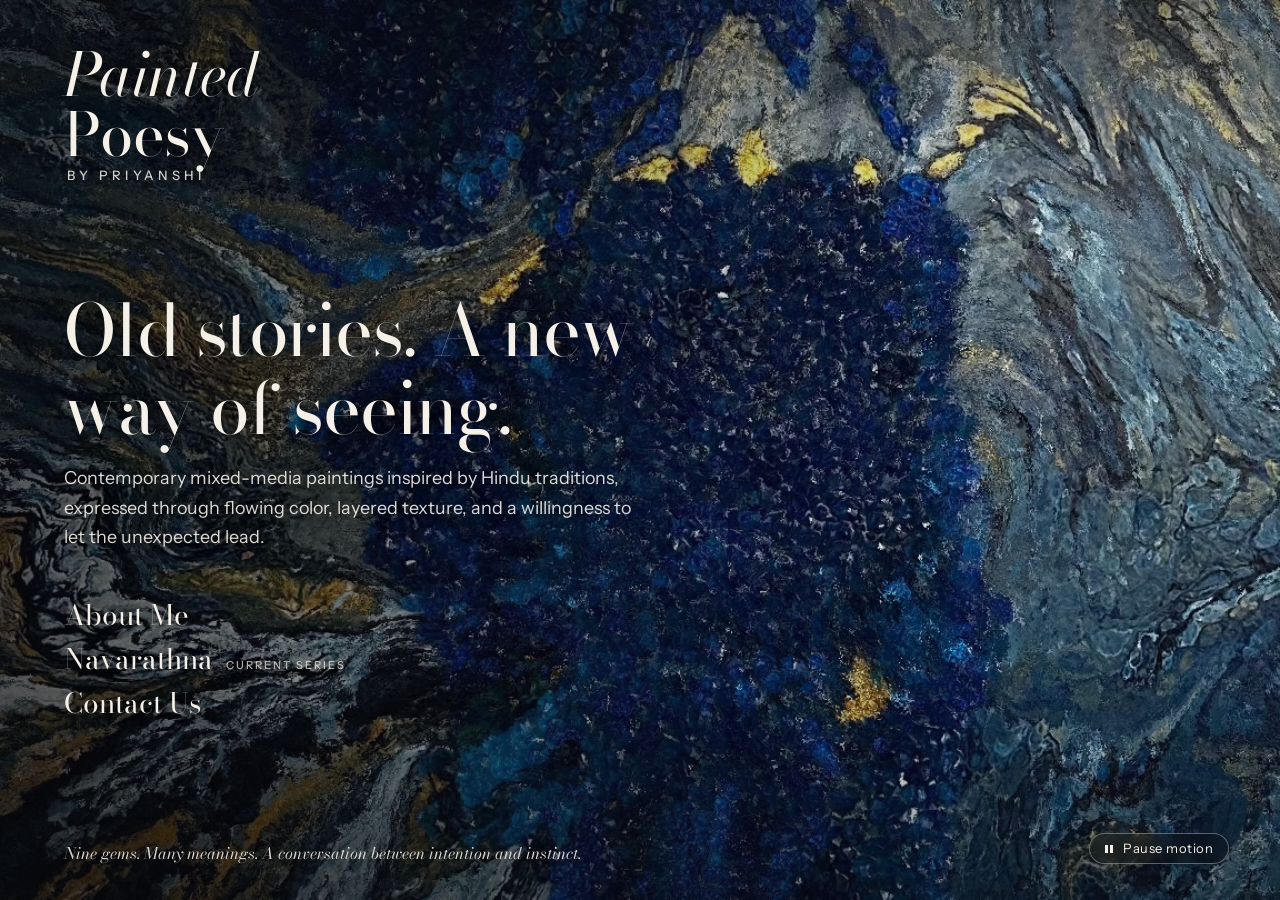
==== index.html @ 830e6c0e "Painted Poesy by Priyanshi: first version of the website Landing page with the Blue Sapphire flowing" ====
<!doctype html>
<meta charset="utf-8">
<meta name="viewport" content="width=device-width, initial-scale=1, viewport-fit=cover">
<meta name="claude:viewport-fit-sides" content="cover">
<title>Painted Poesy by Priyanshi | Contemporary Mixed-Media Art</title>
<meta name="description" content="Explore the art of Priyanshi Pandey: contemporary mixed-media paintings inspired by Hindu traditions, flowing color, and the nine-gem Navarathna series.">
<meta property="og:title" content="Old stories. A new way of seeing.">
<meta property="og:description" content="Explore Navarathna, a contemporary mixed-media series by Priyanshi Pandey, inspired by the Indian nine-gem tradition.">
<meta property="og:image" content="images/works/emerald.jpg">
<link rel="preconnect" href="https://fonts.googleapis.com">
<link rel="preconnect" href="https://fonts.gstatic.com" crossorigin>
<link rel="stylesheet" href="https://fonts.googleapis.com/css2?family=Bodoni+Moda:ital,opsz,wght@0,6..96,400..600;1,6..96,400..600&family=Instrument+Sans:wght@400;500;600&display=swap">
<link rel="stylesheet" href="assets/style.css?v=13">

<!-- ================= HOME ================= -->
<section id="home" class="page" aria-label="Painted Poesy by Priyanshi">
  <div class="flow-poster" aria-hidden="true"></div>
  <canvas id="flow" aria-hidden="true"></canvas>
  <div class="home-scrim" aria-hidden="true"></div>
  <div class="home-inner">
    <div class="brand-mark">
      <p class="brand">Painted<span>Poesy</span></p>
      <p class="by">by Priyanshi</p>
    </div>
    <div class="home-center">
      <div class="home-copy">
        <h1>Old stories. A new way of seeing.</h1>
        <p>Contemporary mixed-media paintings inspired by Hindu traditions, expressed through flowing color, layered texture, and a willingness to let the unexpected lead.</p>
      </div>
      <nav class="home-nav" aria-label="Main">
        <ul>
          <li><a href="#/about"><span class="label">About Me</span></a></li>
          <li><a href="#/navarathna"><small>Current Series</small><span class="label">Navarathna</span></a></li>
          <li><button type="button" data-contact><span class="label">Contact Us</span></button></li>
        </ul>
      </nav>
    </div>
    <div class="home-foot">
      <p>Nine gems. Many meanings. A conversation between intention and instinct.</p>
      <button type="button" class="motion-btn" id="motion-btn" aria-pressed="false" hidden>
        <svg viewBox="0 0 10 10" aria-hidden="true"><rect x="1" y="1" width="3" height="8"/><rect x="6" y="1" width="3" height="8"/></svg>
        <span>Pause motion</span>
      </button>
    </div>
  </div>
</section>

<!-- ================= INTERIOR HEADER ================= -->
<header class="site-head" id="site-head" hidden>
  <div class="wrap">
    <a class="logo" href="#/">Painted Poesy<span>by Priyanshi</span></a>
    <nav aria-label="Main">
      <a href="#/about" data-nav="about">About Me</a>
      <a href="#/navarathna" data-nav="navarathna">Navarathna</a>
      <button type="button" data-contact>Contact Us</button>
    </nav>
  </div>
</header>

<main id="interior" hidden>

  <!-- ================= ABOUT ================= -->
  <section class="page" data-route="about" hidden>
    <div class="wrap about-grid">
      <figure class="portrait">
        <img src="images/detail/lapis-process.jpg" alt="A Navarathna canvas lying flat in the studio, its cobalt crystal clusters freshly placed." loading="lazy">
        <figcaption>In the studio. <span class="draft-only todo">Replace with a portrait or studio photograph.</span></figcaption>
      </figure>
      <div class="about-text">
        <p class="eyebrow">About Me</p>
        <h1>A little structure. A little surrender.</h1>
        <div class="prose">
          <p class="lede">I&rsquo;m Priyanshi Pandey, a Dallas-based mixed-media artist exploring the space between inherited stories and personal expression.</p>
          <p>My professional life is in identity security&mdash;a world that asks for precision, clear boundaries, and carefully considered decisions. Painting gives me a different kind of space: one where I can begin with intention without needing to know exactly how everything will end.</p>
          <p>What starts as a release from the demands of the day becomes a conversation with color, movement, and material.</p>
        </div>

        <h2>My way of seeing</h2>
        <div class="prose">
          <p>I am drawn to the moment when a familiar idea becomes unfamiliar enough to see again.</p>
          <p>Hindu scriptures, traditions, and symbolism offer starting points for that exploration. I approach them with curiosity and respect, asking what their imagery and ideas might mean within a contemporary life&mdash;and how I might express that meaning without simply illustrating it.</p>
          <p class="pull">A gemstone becomes more than a color to match. It becomes a question to explore.</p>
          <p>What might quiet strength look like? Can a painting feel luminous without feeling delicate? How do you give uncertainty a form without resolving it?</p>
          <p>My paintings are personal responses to those questions. They are not literal depictions of scripture or instructions on what to believe. They are a way of bringing something inherited into a language I can make my own.</p>
        </div>

        <h2>Between flow and intention</h2>
        <div class="prose">
          <p>I work with fluid acrylics and layered embellishments, allowing movement and deliberate placement to share the same surface.</p>
          <p>The poured passages introduce something I cannot entirely predict. Then I slow down: looking, responding, and building texture where the painting seems to ask for it. Some areas remain open. Others gather into dense, light-catching forms.</p>
          <p>I am interested in that contrast&mdash;the part that happens freely and the part that asks for patience.</p>
          <p>Neither makes sense without the other.</p>
        </div>

        <h2>Why I paint</h2>
        <div class="prose">
          <p>Painting helps me quiet the noise without asking every thought to disappear.</p>
          <p>It gives my attention somewhere tangible to rest: a current of color, the edge of a shape, the small decision of what to place next. There is relief in making something that does not need to solve a problem to have value.</p>
          <p>I hope the finished work offers a little of that space to someone else. Not necessarily the same story I began with, but an invitation to pause, look closely, and discover a meaning of their own.</p>
        </div>

        <p class="closing">I begin with a story. The painting is where I learn what it means to me.</p>
        <div class="actions"><a class="btn" href="#/navarathna">Explore Navarathna</a></div>
      </div>
    </div>

    <!-- Materials and process -->
    <div class="wrap section process-section" id="process">
      <div class="section-head">
        <div>
          <p class="eyebrow">Materials and Process</p>
          <h2>Where the pour ends, another kind of attention begins.</h2>
        </div>
        <div class="prose">
          <p>My process moves between two rhythms: allowing and arranging.</p>
          <p>Fluid acrylics establish the first movement. I respond to the paths they create, then build selected areas with carefully placed embellishments. The surface develops through that exchange&mdash;not entirely planned, and not entirely left to chance.</p>
        </div>
      </div>
      <div class="process">
        <figure>
          <img src="images/detail/amber-3.jpg" alt="Close view of a poured surface: rust-red cells laced with gold veins." loading="lazy">
          <figcaption>The pour, before any embellishment is placed.</figcaption>
        </figure>
        <figure>
          <img src="images/detail/amber-1.jpg" alt="Faceted dark fragments resting on swirls of cream and copper paint." loading="lazy">
          <figcaption>Fragments placed along the painted current.</figcaption>
        </figure>
        <figure>
          <img src="images/detail/amber-2.jpg" alt="A dense cluster of translucent orange embellishments." loading="lazy">
          <figcaption>A gathered, light-catching cluster.</figcaption>
        </figure>
      </div>
      <ol class="steps">
        <li>
          <h3>Begin with meaning</h3>
          <p>A work often starts with a gemstone and an idea I want to explore through it.</p>
          <p>I consider its traditional place within Navarathna, then ask what feels personally meaningful. That question helps me find an emotional direction before I settle on a visual one.</p>
          <p>The reference gives me somewhere to begin, not a fixed image to reproduce.</p>
        </li>
        <li>
          <h3>Let color move</h3>
          <p>The pour introduces its own possibilities.</p>
          <p>Colors meet, separate, reveal, and conceal. I work with that movement rather than expecting every passage to follow an exact plan. Sometimes the most compelling part is the one I would not have thought to design.</p>
          <p>This stage asks me to respond rather than insist.</p>
        </li>
        <li>
          <h3>Build the surface</h3>
          <p>The next stage asks for a slower kind of looking.</p>
          <p>I place embellishments in response to what has already emerged&mdash;gathering them in some areas, leaving room in others. Texture becomes a second language, sometimes following the painted movement and sometimes interrupting it.</p>
          <p>What began as a fluid gesture becomes a series of deliberate, individual decisions.</p>
        </li>
        <li>
          <h3>Leave room for the viewer</h3>
          <p>I do not want to close every interpretation.</p>
          <p>The title and symbolism offer one way into the painting. Your own memories, associations, and responses may offer another. Both can belong.</p>
        </li>
      </ol>
      <p class="closing">The meaning begins before the painting. It does not end with me.</p>
    </div>
  </section>

  <!-- ================= NAVARATHNA ================= -->
  <section class="page" data-route="navarathna" hidden>
    <div class="wrap intro">
      <div class="intro-grid">
        <div>
          <p class="eyebrow">Current Series</p>
          <h1>Nava<em>rathna</em></h1>
          <p class="subhead">Nine gems. An evolving language of color.</p>
          <div class="prose">
            <p class="lede">In Navarathna, I take the idea of a jewel beyond its setting.</p>
            <p>Inspired by the nine-gem tradition of Indian astrology, this series translates gemstone symbolism into expansive fields of poured color, reflective detail, and raised texture. Each work begins with a traditional association, then moves toward something personal: a feeling, a tension, a question I want to spend time with.</p>
            <p>I am not trying to paint what a gemstone looks like.</p>
            <p>I am exploring what it might feel like to step inside the idea of one.</p>
          </div>
          <ul class="details" aria-label="Collection details">
            <li>Nine gemstone inspirations</li>
            <li>Mixed media on canvas</li>
            <li>Each artwork measures 5 &times; 4 ft</li>
          </ul>
        </div>
        <figure class="feature">
          <img src="images/works/emerald.jpg" alt="Emerald, from the Navarathna series: green and gold currents with clusters of dark and bright green.">
          <figcaption>Emerald. Mixed media on canvas, 5 &times; 4 ft.</figcaption>
        </figure>
      </div>
    </div>

    <div class="wrap section two-up">
      <div>
        <h2>The tradition behind the series</h2>
        <div class="prose">
          <p>Navaratna means &ldquo;nine gems.&rdquo; The traditional grouping brings together ruby, pearl, red coral, emerald, yellow sapphire, diamond, blue sapphire, hessonite, and cat&rsquo;s-eye.</p>
          <p>Each corresponds to one of the Navagraha of Indian astrology: the Sun, Moon, five visible planets, and the two lunar nodes, Rahu and Ketu. These are traditional astrological associations rather than a modern astronomical classification.</p>
          <p>This tradition gives the series its starting structure. My interpretation begins where that structure meets lived experience.</p>
          <p>I consider how an inherited symbol might speak to the present&mdash;not only through its established associations, but through the colors, contrasts, and emotional possibilities it opens up for me.</p>
        </div>
      </div>
      <div>
        <h2>Tradition, translated</h2>
        <div class="prose">
          <p>For me, working with tradition does not mean holding it at a distance or repeating its forms unchanged.</p>
          <p>It means entering into conversation with it.</p>
          <p>In these paintings, I move away from recognizable gemstone shapes and literal celestial imagery. Meaning emerges instead through movement, density, interruption, and light. A quiet passage may sit beside an intensely textured one. A flowing line may disappear beneath a cluster, then return somewhere unexpected.</p>
          <p>The result is contemporary abstraction with a cultural point of departure: rooted in a tradition, but open to a personal reading.</p>
          <p>You do not need to know the symbolism to enter the work. Color can be the first connection. The story can unfold afterward.</p>
        </div>
      </div>
    </div>

    <div class="wrap section">
      <div class="section-head">
        <h2>Explore the works</h2>
        <div class="prose">
          <p>Each painting measures 5 &times; 4 ft, creating room for both expansive movement and intimate detail.</p>
          <p>Seen from a distance, the composition offers a larger rhythm. Up close, its smaller decisions come into view: a delicate vein of color, a shift in texture, a gathering of reflective fragments.</p>
          <p>The traditional associations introduce each work. The reflections that follow are my own.</p>
        </div>
      </div>
      <nav class="gem-index" id="gem-index" aria-label="The nine works"></nav>
      <div class="entries" id="entries"></div>
    </div>

    <div class="wrap section closer">
      <h2>A tradition can be a beginning, not a boundary.</h2>
      <div class="prose">
        <p>Navarathna is my way of staying in conversation with inherited ideas while allowing my own visual language to develop.</p>
        <p>The series brings together qualities I often experience as opposites: structure and instinct, softness and strength, stillness and movement. Painting gives them a place to exist together without needing to cancel one another out.</p>
        <p>I hope you find something here that stays with you&mdash;a color, a detail, a question, or simply a reason to look a little longer.</p>
      </div>
      <div class="actions">
        <a class="btn" href="#/about">About My Practice</a>
        <button type="button" class="btn ghost" data-contact>Get in Touch</button>
      </div>
      <p class="note">Navarathna is a contemporary artistic interpretation of the Indian nine-gem tradition. References to celestial associations describe traditional beliefs; the paintings are not presented as astrological remedies or therapeutic objects. Gemstone names identify each work&rsquo;s inspiration, not a claim that it contains those gemstones.</p>
      <p class="note">Navarathna is an ongoing series. New works will be added as the collection develops.</p>
    </div>
  </section>

  <!-- ================= PRIVACY ================= -->
  <section class="page wrap" data-route="privacy" hidden>
    <div class="legal">
      <p class="eyebrow">Privacy</p>
      <h1>Privacy Notice</h1>
      <p class="todo">Last updated: [Date]</p>
      <p>This notice explains how Painted Poesy by Priyanshi handles personal information collected through this website.</p>
      <h2>Information you provide</h2>
      <p>When you submit an inquiry, I receive the information you choose to share, which may include your name, email address, selected artwork, and message.</p>
      <h2>How information is used</h2>
      <p>I use inquiry information to respond to your message and manage any related conversation about artwork, exhibitions, or collaborations.</p>
      <p class="todo">[Describe any additional uses, if applicable.]</p>
      <h2>Website service providers</h2>
      <p>This website uses <span class="todo">[hosting provider]</span> and <span class="todo">[form provider]</span> to operate the site and deliver inquiries. Information submitted through the website may be processed by these providers as part of those services.</p>
      <h2>Cookies and analytics</h2>
      <p class="todo">[Describe the cookies, analytics, and embedded services actually enabled.]</p>
      <h2>Information retention</h2>
      <p class="todo">[Describe how long inquiry information is retained, or the criteria used to determine retention.]</p>
      <h2>Privacy requests</h2>
      <p class="todo">[Describe how visitors may request access, correction, or deletion, as applicable to the site&rsquo;s practices and legal obligations.]</p>
      <h2>Contact</h2>
      <p>For questions about this notice or your information, contact <span class="todo" id="privacy-email">[privacy/contact email]</span>.</p>
    </div>
  </section>

  <!-- ================= NOT FOUND ================= -->
  <section class="page wrap" data-route="notfound" hidden>
    <div class="legal notfound">
      <h1>This page has wandered beyond the canvas.</h1>
      <p>The page you are looking for may have moved, or the address may be incorrect.</p>
      <div class="actions"><a class="btn" href="#/">Return Home</a></div>
    </div>
  </section>

</main>

<footer class="site-foot" id="site-foot" hidden>
  <div class="wrap">
    <div class="foot-brand">
      <p class="foot-name">Painted Poesy by Priyanshi</p>
      <p>Contemporary abstraction. Stories in color and texture.</p>
      <p>Based in Dallas, Texas.</p>
      <p><a id="foot-email" class="foot-email" hidden></a></p>
    </div>
    <nav aria-label="Footer">
      <a href="#/about">About Me</a>
      <a href="#/navarathna">Navarathna</a>
      <button type="button" data-contact>Contact</button>
      <a id="foot-ig" href="#" target="_blank" rel="noopener" hidden>Instagram</a>
      <a href="#/privacy">Privacy</a>
    </nav>
    <div class="foot-legal">
      <p>&copy; <span id="year"></span> Priyanshi Pandey. All rights reserved.</p>
      <p>Artwork and images may not be reproduced without permission.</p>
      <p class="draft-only">Draft preview: details marked &ldquo;To confirm&rdquo; are provisional.</p>
    </div>
  </div>
</footer>

<!-- ================= ARTWORK OVERLAY ================= -->
<dialog id="artwork" aria-labelledby="art-title">
  <button type="button" class="close" data-close aria-label="Close Image">&times;</button>
  <div class="art-layout">
    <div class="art-stage">
      <figure class="main">
        <img id="art-img" alt="">
      </figure>
      <div class="stage-foot">
        <p class="closer-look" id="art-closer">Explore the flowing passages, reflective details, and changes in surface that give this work its individual character.</p>
        <div class="thumbs" id="art-thumbs"></div>
      </div>
    </div>
    <div class="art-info">
      <div>
        <p class="eyebrow" id="art-eyebrow"></p>
        <h2 id="art-title"></h2>
        <p class="tagline" id="art-tagline"></p>
      </div>
      <dl id="art-meta"></dl>
      <div class="desc" id="art-desc"></div>
      <div class="inquiry" id="art-inquiry"></div>
      <nav class="art-nav" aria-label="Artwork navigation">
        <button type="button" id="art-prev">&larr; Previous Work</button>
        <button type="button" data-close>Back to Navarathna</button>
        <button type="button" id="art-next">Next Work &rarr;</button>
      </nav>
    </div>
  </div>
</dialog>

<!-- ================= CONTACT ================= -->
<dialog id="contact" aria-labelledby="contact-title">
  <button type="button" class="close" data-close aria-label="Close contact form">&times;</button>
  <div class="contact-body">
    <h2 id="contact-title">Let&rsquo;s begin a conversation.</h2>
    <p id="contact-intro">Have a painting in mind, a question about the series, or an idea you would like to share? I would love to hear what caught your attention.</p>
    <form class="contact" id="contact-form" novalidate>
      <div class="row2">
        <div class="field"><label for="c-name">Name</label><input id="c-name" name="name" autocomplete="name" placeholder="Your name" required></div>
        <div class="field"><label for="c-email">Email</label><input id="c-email" name="email" type="email" autocomplete="email" placeholder="Your email address" required></div>
      </div>
      <div class="row2">
        <div class="field">
          <label for="c-type">What would you like to discuss?</label>
          <select id="c-type" name="topic">
            <option value="" disabled selected>Select an option</option>
            <option>An artwork inquiry</option>
            <option>An exhibition or collaboration</option>
            <option>A question about my practice</option>
            <option>Something else</option>
          </select>
        </div>
        <div class="field">
          <label for="c-work">Artwork</label>
          <select id="c-work" name="artwork">
            <option value="" disabled selected>Select a work, or choose &ldquo;Not sure yet&rdquo;</option>
          </select>
        </div>
      </div>
      <div class="field"><label for="c-msg">Message</label><textarea id="c-msg" name="message" placeholder="Tell me what brought you here." required></textarea></div>
      <p class="form-status" id="c-status" role="status"></p>
      <div class="form-actions">
        <button class="btn" type="submit" id="c-send">Send Inquiry</button>
        <small>Please read the <a href="#/privacy" data-close-link>Privacy Notice</a> for details about how information submitted through this form is handled.</small>
      </div>
    </form>
  </div>
</dialog>

<script src="assets/works.js?v=13"></script>
<script src="assets/flow-sapphire.js?v=13"></script>
<script src="assets/app.js?v=13"></script>
---- assets/style.css ----
/* Layout concept: an immersive dark entrance where the paintings flow edge to edge,
   then quiet pearl-white rooms where each work hangs beside its own reflection. */
:root {
  --pearl: #f3f1ee;        /* page ground, taken from the Pearl canvas */
  --paper: #fbfaf8;        /* raised surfaces: dialogs */
  --ink: #1f1c1a;          /* charcoal text */
  --stone: #6b645d;        /* secondary text */
  --hairline: #dcd6cd;
  --gilt: #94702e;         /* restrained gold, readable on pearl */
  --night: #0e1116;        /* entrance ground, from the Blue Sapphire painting */

  --bg: var(--pearl);
  --surface: var(--paper);
  --text: var(--ink);
  --muted: var(--stone);
  --line: var(--hairline);
  --accent: var(--gilt);
  --on-accent: #ffffff;
  --scrim: rgba(14, 17, 22, .55);

  --display: "Bodoni Moda", "Didot", "Bodoni 72", Georgia, serif;
  --sans: "Instrument Sans", "Helvetica Neue", Arial, sans-serif;

  --step--1: .8125rem;
  --step-0: 1rem;
  --step-1: 1.25rem;
  --step-2: 1.75rem;
  --step-3: clamp(2rem, 3.6vw, 3rem);
  --step-4: clamp(2.75rem, 7vw, 5.75rem);

  --gutter: max(16px, env(safe-area-inset-left, 0px));
  --gutter-r: max(16px, env(safe-area-inset-right, 0px));
  --ease: cubic-bezier(.22, .61, .36, 1);
}
@media (prefers-color-scheme: dark) {
  :root:not([data-theme="light"]) {
    color-scheme: dark;
    --bg: #12141a; --surface: #191c23; --text: #ece7df; --muted: #a29c93;
    --line: #2b2f37; --accent: #d3b06a; --on-accent: #12141a; --scrim: rgba(5, 6, 9, .7);
  }
}
:root[data-theme="dark"] {
  color-scheme: dark;
  --bg: #12141a; --surface: #191c23; --text: #ece7df; --muted: #a29c93;
  --line: #2b2f37; --accent: #d3b06a; --on-accent: #12141a; --scrim: rgba(5, 6, 9, .7);
}

html { -webkit-text-size-adjust: 100%; }
body {
  margin: 0; background: var(--bg); color: var(--text);
  font: 400 var(--step-0)/1.65 var(--sans);
  -webkit-font-smoothing: antialiased;
}
body.is-home { background: var(--night); }
img { max-width: 100%; display: block; }
a { color: inherit; }
button { font: inherit; color: inherit; }
:focus-visible { outline: 2px solid var(--accent); outline-offset: 3px; }
h1, h2, h3 { font-family: var(--display); font-weight: 400; text-wrap: balance; margin: 0; line-height: 1.08; }
p { margin: 0; }
figure { margin: 0; }
.wrap {
  max-width: 76rem; margin: 0 auto;
  padding-left: var(--gutter); padding-right: var(--gutter-r);
}
.eyebrow {
  font: 500 var(--step--1)/1.4 var(--sans); letter-spacing: .14em; text-transform: uppercase;
  color: var(--accent);
}
.draft-tag {
  display: inline-block; margin-left: .5em; padding: 0 .5em; border: 1px dashed currentColor;
  border-radius: 999px; font: 500 .625rem/1.6 var(--sans); letter-spacing: .08em; text-transform: uppercase;
  color: var(--accent); vertical-align: middle; white-space: nowrap;
}
.todo { color: var(--muted); font-style: italic; }
html:not(.draft) .draft-tag, html:not(.draft) .draft-only { display: none; }

/* ---------- Page switching ---------- */
.page { animation: fade .6s var(--ease); }
@keyframes fade { from { opacity: .001; } to { opacity: 1; } }

/* ---------- Home ---------- */
#home { position: fixed; inset: 0; color: #f6f1e8; overflow: hidden; }
.flow-poster, #flow { position: absolute; inset: 0; width: 100%; height: 100%; }
.flow-poster {
  background:
    radial-gradient(45% 55% at 55% 45%, rgba(28, 48, 140, .95), transparent 70%),
    radial-gradient(60% 60% at 20% 80%, rgba(170, 135, 60, .45), transparent 70%),
    radial-gradient(70% 70% at 85% 20%, rgba(150, 170, 190, .45), transparent 70%),
    #121a28;
}
#flow { opacity: 0; transition: opacity 1.6s var(--ease); }
#flow.on { opacity: 1; }
.home-scrim {
  position: absolute; inset: 0; pointer-events: none;
  background:
    linear-gradient(90deg, rgba(8, 9, 12, .62) 0%, rgba(8, 9, 12, .28) 45%, rgba(8, 9, 12, 0) 75%),
    linear-gradient(180deg, rgba(8, 9, 12, .35) 0%, transparent 25%, transparent 75%, rgba(8, 9, 12, .4) 100%);
}
.home-inner {
  position: relative; height: 100%; box-sizing: border-box; overflow-y: auto;
  display: grid; grid-template-rows: auto 1fr auto; gap: 1.5rem;
  padding-top: calc(env(safe-area-inset-top, 0px) + clamp(20px, 4vw, 44px));
  padding-bottom: calc(env(safe-area-inset-bottom, 0px) + clamp(20px, 3vw, 36px));
  padding-left: max(var(--gutter), 5vw); padding-right: max(var(--gutter-r), 4vw);
}
.brand-mark { display: flex; flex-direction: column; gap: .3rem; }
.brand-mark .brand {
  font: italic 400 clamp(2rem, min(5vw, 7.5vh), 3.75rem)/1 var(--display); letter-spacing: -.01em;
  text-shadow: 0 2px 30px rgba(0, 0, 0, .35);
}
.brand-mark .brand span { display: block; font-style: normal; }
.brand-mark .by {
  font: 500 var(--step--1)/1 var(--sans); letter-spacing: .32em; text-transform: uppercase;
  color: rgba(246, 241, 232, .85); padding-left: .2em;
}
.home-center { align-self: center; display: grid; gap: clamp(1.75rem, 4vw, 2.75rem); max-width: 40rem; }
.home-copy { display: grid; gap: 1rem; }
.home-copy h1 {
  font-size: clamp(2rem, min(5.6vw, 8.5vh), 4.5rem); font-weight: 400; letter-spacing: -.015em;
  text-shadow: 0 2px 30px rgba(0, 0, 0, .4);
}
.home-copy p { max-width: 36rem; font-size: clamp(1rem, 1.4vw, 1.125rem); color: rgba(246, 241, 232, .9); text-shadow: 0 1px 14px rgba(0, 0, 0, .5); }
.home-nav ul { list-style: none; margin: 0; padding: 0; display: grid; gap: .35rem; }
.home-nav a, .home-nav button {
  display: inline-flex; align-items: baseline; gap: .8rem; background: none; border: 0; padding: .15rem 0;
  font: 400 var(--step-2)/1.2 var(--display); text-decoration: none; cursor: pointer; color: #f6f1e8;
  text-shadow: 0 1px 18px rgba(0, 0, 0, .45);
}
.home-nav small {
  font: 500 .6875rem/1 var(--sans); letter-spacing: .18em; text-transform: uppercase; color: rgba(246, 241, 232, .72);
  order: 2;
}
.home-nav .label {
  background: linear-gradient(currentColor, currentColor) 0 100% / 0 1px no-repeat;
  transition: background-size .5s var(--ease);
}
.home-nav a:hover .label, .home-nav button:hover .label,
.home-nav a:focus-visible .label, .home-nav button:focus-visible .label { background-size: 100% 1px; }
.home-foot {
  display: flex; justify-content: space-between; align-items: end; gap: 1rem; flex-wrap: wrap;
  font: italic 400 var(--step-0)/1.4 var(--display); color: rgba(246, 241, 232, .88);
}
.motion-btn {
  display: inline-flex; align-items: center; gap: .55rem; padding: .5rem .9rem; cursor: pointer;
  background: rgba(10, 12, 16, .35); border: 1px solid rgba(246, 241, 232, .35); border-radius: 999px;
  color: #f6f1e8; font: 400 var(--step--1)/1 var(--sans); letter-spacing: .04em; backdrop-filter: blur(6px);
}
.motion-btn:hover { border-color: rgba(246, 241, 232, .7); }
.motion-btn svg { width: 10px; height: 10px; fill: currentColor; }

/* ---------- Interior header / footer ---------- */
.site-head {
  position: sticky; top: env(safe-area-inset-top, 0px); z-index: 20;
  background: color-mix(in srgb, var(--bg) 90%, transparent); backdrop-filter: blur(10px);
  border-bottom: 1px solid var(--line);
}
body:not(.is-home)::before {
  content: ""; position: fixed; inset: 0 0 auto; height: env(safe-area-inset-top, 0px); z-index: 21; background: var(--bg);
}
.site-head .wrap { display: flex; align-items: center; justify-content: space-between; gap: .5rem 1rem; min-height: 4rem; flex-wrap: wrap; }
.site-head .logo { font: italic 400 1.375rem/1 var(--display); text-decoration: none; white-space: nowrap; }
.site-head .logo span { font: 500 .625rem/1 var(--sans); font-style: normal; letter-spacing: .26em; text-transform: uppercase; color: var(--muted); margin-left: .5rem; }
.site-head nav { display: flex; gap: clamp(.9rem, 2.5vw, 2rem); flex-wrap: wrap; }
.site-head nav a, .site-head nav button {
  background: none; border: 0; padding: .25rem 0; cursor: pointer; text-decoration: none;
  font-size: .875rem; letter-spacing: .03em; color: var(--muted);
}
.site-head nav a:hover, .site-head nav button:hover, .site-head nav a[aria-current="page"] { color: var(--text); }
.site-head nav a[aria-current="page"] { box-shadow: inset 0 -1px 0 var(--accent); }

.site-foot { border-top: 1px solid var(--line); margin-top: clamp(3rem, 8vw, 6rem); }
.site-foot .wrap {
  display: grid; grid-template-columns: 1.2fr 1fr; gap: 1.5rem 2rem;
  padding-block: 2.5rem; font-size: var(--step--1); color: var(--muted);
}
.foot-name { font: italic 400 1.25rem/1.3 var(--display); color: var(--text); margin-bottom: .35rem; }
.site-foot nav { display: flex; gap: .5rem 1.25rem; flex-wrap: wrap; align-content: start; justify-content: end; }
.foot-legal { grid-column: 1 / -1; display: flex; gap: .25rem 1.5rem; flex-wrap: wrap; border-top: 1px solid var(--line); padding-top: 1.25rem; }
.site-foot a, .site-foot button { background: none; border: 0; padding: 0; cursor: pointer; color: inherit; text-decoration: none; font-size: .875rem; }
.site-foot a:hover, .site-foot button:hover { color: var(--text); }
.site-foot .foot-email { color: var(--text); text-decoration: underline; text-decoration-color: var(--accent); text-underline-offset: .2em; overflow-wrap: anywhere; }

/* ---------- Shared interior pieces ---------- */
.section { padding-block: clamp(2.5rem, 6vw, 5rem); }
.section-head { display: grid; grid-template-columns: minmax(0, 1fr) minmax(0, 1fr); gap: 1.25rem clamp(2rem, 6vw, 5rem); align-items: start; margin-bottom: clamp(2rem, 5vw, 3.5rem); }
.section-head h2, .two-up h2, .closer h2 { font-size: var(--step-3); }
.section-head .eyebrow { margin-bottom: .9rem; }
.prose { display: grid; gap: 1rem; max-width: 62ch; }
.prose p { color: var(--muted); }
.prose p.lede { color: var(--text); font: 400 var(--step-1)/1.5 var(--display); }
.prose p.pull { color: var(--text); font: italic 400 var(--step-1)/1.45 var(--display); padding-left: 1.25rem; border-left: 1px solid var(--accent); }
.closing { font: italic 400 var(--step-2)/1.3 var(--display); max-width: 32ch; margin-top: clamp(2.5rem, 5vw, 3.5rem); text-wrap: balance; }
.actions { display: flex; gap: .75rem; flex-wrap: wrap; align-items: center; margin-top: 2rem; }
.btn {
  display: inline-flex; align-items: center; gap: .6rem; padding: .8rem 1.4rem; cursor: pointer; text-decoration: none;
  background: var(--text); color: var(--bg); border: 1px solid var(--text); border-radius: 999px;
  font: 500 .875rem/1 var(--sans); letter-spacing: .04em;
}
.btn:hover { background: var(--accent); border-color: var(--accent); color: var(--on-accent); }
.btn.ghost { background: transparent; color: var(--text); border-color: var(--line); }
.btn.ghost:hover { border-color: var(--accent); color: var(--accent); background: transparent; }
.note { margin-top: 1.25rem; font-size: var(--step--1); color: var(--muted); max-width: 70ch; }

/* ---------- About ---------- */
.about-grid { display: grid; grid-template-columns: minmax(0, .85fr) minmax(0, 1.15fr); gap: clamp(2rem, 7vw, 6rem); align-items: start; padding-block: clamp(3rem, 8vw, 6rem) clamp(2rem, 5vw, 3rem); }
.portrait { position: sticky; top: 6rem; display: grid; gap: .6rem; }
.portrait img { width: 100%; aspect-ratio: 4 / 5; object-fit: cover; }
.portrait figcaption { font-size: var(--step--1); color: var(--muted); }
.about-text h1 { font-size: var(--step-4); font-style: italic; margin-block: .9rem 2rem; }
.about-text h2 { font-size: var(--step-2); margin-block: 3rem 1rem; }
.process-section { border-top: 1px solid var(--line); }
.process { display: grid; grid-template-columns: 1.3fr 1fr 1fr; gap: clamp(.75rem, 2vw, 1.5rem); }
.process figure { display: grid; grid-template-rows: 1fr auto; gap: .6rem; }
.process img { width: 100%; height: 100%; aspect-ratio: 3 / 4; object-fit: cover; }
.process figcaption { font-size: var(--step--1); color: var(--muted); }
.steps { list-style: none; margin: clamp(2.5rem, 6vw, 4rem) 0 0; padding: 0; display: grid; grid-template-columns: repeat(4, minmax(0, 1fr)); gap: clamp(1.5rem, 3vw, 2.5rem); counter-reset: step; }
.steps li { display: grid; gap: .75rem; align-content: start; border-top: 1px solid var(--text); padding-top: 1.1rem; counter-increment: step; }
.steps h3 { font-size: 1.375rem; }
.steps h3::before { content: counter(step); display: block; font: 500 .75rem/1 var(--sans); letter-spacing: .14em; color: var(--accent); margin-bottom: .7rem; }
.steps p { color: var(--muted); font-size: .9375rem; }

/* ---------- Navarathna ---------- */
.intro { padding-block: clamp(3rem, 8vw, 6rem) clamp(2rem, 5vw, 3.5rem); }
.intro-grid { display: grid; grid-template-columns: minmax(0, 1.05fr) minmax(0, .95fr); gap: clamp(2rem, 6vw, 5rem); align-items: end; }
.intro h1 { font-size: var(--step-4); letter-spacing: -.015em; margin-top: .9rem; }
.intro h1 em { font-style: italic; }
.subhead { font: italic 400 var(--step-1)/1.4 var(--display); color: var(--accent); margin-block: .75rem 2rem; }
.details { list-style: none; margin: 2rem 0 0; padding: 1.1rem 0 0; border-top: 1px solid var(--line); display: flex; flex-wrap: wrap; gap: .5rem 2rem; font: 500 .75rem/1.4 var(--sans); letter-spacing: .12em; text-transform: uppercase; color: var(--muted); }
.feature img { width: 100%; height: auto; max-height: 80vh; object-fit: contain; object-position: left bottom; }
.feature figcaption { margin-top: .75rem; font-size: var(--step--1); color: var(--muted); }
.two-up { display: grid; grid-template-columns: 1fr 1fr; gap: clamp(2rem, 6vw, 5rem); border-top: 1px solid var(--line); }
.two-up h2 { margin-bottom: 1.25rem; }

.gem-index {
  position: sticky; top: calc(env(safe-area-inset-top, 0px) + var(--head-h, 4rem)); z-index: 10;
  display: flex; gap: .25rem 1.5rem; overflow-x: auto; padding-block: .9rem; margin-bottom: clamp(1.5rem, 4vw, 3rem);
  background: var(--bg); border-block: 1px solid var(--line); scrollbar-width: none;
}
.gem-index a { flex: 0 0 auto; text-decoration: none; font-size: .875rem; color: var(--muted); white-space: nowrap; }
.gem-index a:hover { color: var(--text); }
.gem-index .n { font: 500 .6875rem/1 var(--sans); color: var(--accent); margin-right: .4rem; font-variant-numeric: tabular-nums; }

.entries { display: grid; gap: clamp(4rem, 10vw, 8rem); }
.entry { display: grid; grid-template-columns: minmax(0, 1.1fr) minmax(0, .9fr); gap: clamp(2rem, 6vw, 5rem); align-items: start; scroll-margin-top: calc(var(--head-h, 4rem) + 5rem); }
.entry:nth-child(even) .entry-img { order: 2; }
.entry-img { padding: 0; border: 0; background: var(--surface); cursor: zoom-in; position: sticky; top: calc(var(--head-h, 4rem) + 5rem); overflow: hidden; }
.entry-img img { width: 100%; height: auto; max-height: calc(100vh - 11rem); object-fit: contain; transition: transform 1.2s var(--ease); }
.entry-img:hover img { transform: scale(1.02); }
.entry-text { display: grid; gap: 1rem; align-content: start; }
.entry-text h3 { font-size: var(--step-3); margin-top: .25rem; }
.tagline { font: italic 400 var(--step-1)/1.4 var(--display); }
.facts { display: flex; flex-wrap: wrap; gap: .25rem 1.75rem; margin: .5rem 0 .5rem; padding-block: .8rem; border-block: 1px solid var(--line); font-size: .875rem; }
.facts dt { font: 500 .6875rem/1.9 var(--sans); letter-spacing: .14em; text-transform: uppercase; color: var(--muted); margin-right: -1.25rem; }
.facts dd { margin: 0; }
.desc { display: grid; gap: .9rem; max-width: 60ch; }
.desc p { color: var(--muted); }
.desc p:first-child { color: var(--text); font-size: 1.0625rem; }
.entry .actions { margin-top: 1rem; }
.sold { font: italic 400 var(--step-1)/1.4 var(--display); }

.closer { border-top: 1px solid var(--line); display: grid; gap: 1.5rem; }
.closer h2 { max-width: 20ch; }
.closer .actions { margin-top: .5rem; }

/* ---------- Privacy / not found ---------- */
.legal { max-width: 44rem; padding-block: clamp(3rem, 8vw, 6rem) 0; }
.legal h1 { font-size: var(--step-3); margin-block: .8rem 1.5rem; }
.legal h2 { font: 600 var(--step-0)/1.4 var(--sans); margin-block: 2rem .5rem; }
.legal p { color: var(--muted); }
.legal p + p { margin-top: .75rem; }
.notfound h1 { font-size: var(--step-4); font-style: italic; }

/* ---------- Dialogs ---------- */
dialog { border: 0; padding: 0; color: var(--text); background: var(--surface); max-width: none; max-height: none; }
dialog::backdrop { background: var(--scrim); backdrop-filter: blur(4px); }
dialog[open] { animation: fade .4s var(--ease); }
.close {
  position: absolute; top: calc(env(safe-area-inset-top, 0px) + .75rem); right: max(.75rem, env(safe-area-inset-right, 0px)); z-index: 2;
  width: 2.5rem; height: 2.5rem; border-radius: 999px;
  border: 1px solid var(--line); background: var(--surface); cursor: pointer; font-size: 1.25rem; line-height: 1;
}
.close:hover { border-color: var(--accent); color: var(--accent); }

#artwork { width: 100vw; height: 100%; margin: 0; inset: 0; }
.art-layout {
  display: grid; grid-template-columns: minmax(0, 1.5fr) minmax(20rem, 1fr); height: 100%; box-sizing: border-box;
  padding-top: env(safe-area-inset-top, 0px); padding-bottom: env(safe-area-inset-bottom, 0px);
}
.art-stage { display: grid; grid-template-rows: minmax(0, 1fr) auto; gap: 1rem; padding: clamp(1rem, 3vw, 2.5rem); padding-left: max(var(--gutter), clamp(1rem, 3vw, 2.5rem)); min-height: 0; background: var(--bg); }
.art-stage .main { min-height: 0; position: relative; }
.art-stage .main img { position: absolute; inset: 0; width: 100%; height: 100%; max-width: none; object-fit: contain; }
.stage-foot { display: flex; gap: .75rem 1.5rem; align-items: center; justify-content: space-between; flex-wrap: wrap; }
.closer-look { font-size: var(--step--1); color: var(--muted); max-width: 42ch; }
.thumbs { display: flex; gap: .6rem; overflow-x: auto; padding-bottom: .25rem; }
.thumbs button { flex: 0 0 auto; width: 4rem; height: 4rem; padding: 0; border: 1px solid transparent; background: none; cursor: pointer; opacity: .6; }
.thumbs button[aria-pressed="true"] { border-color: var(--accent); opacity: 1; }
.thumbs img { width: 100%; height: 100%; object-fit: cover; }
.art-info { overflow-y: auto; padding: clamp(3.75rem, 6vw, 4.75rem) clamp(1.25rem, 3vw, 2.75rem) 2rem; padding-right: max(var(--gutter-r), clamp(1.25rem, 3vw, 2.75rem)); display: grid; gap: 1.5rem; align-content: start; border-left: 1px solid var(--line); }
.art-info h2 { font-size: var(--step-3); margin-block: .4rem .5rem; }
.art-info dl { display: grid; grid-template-columns: auto 1fr; gap: .45rem 1.25rem; margin: 0; padding-block: 1rem; border-block: 1px solid var(--line); font-size: .9375rem; }
.art-info dt { font: 500 .6875rem/1.9 var(--sans); letter-spacing: .14em; text-transform: uppercase; color: var(--muted); }
.art-info dd { margin: 0; }
.inquiry { display: grid; gap: .6rem; justify-items: start; padding: 1.25rem; background: var(--bg); }
.inquiry h3 { font-size: 1.375rem; }
.inquiry p { color: var(--muted); font-size: .9375rem; }
.inquiry .btn { margin-top: .4rem; }
.art-nav { display: flex; justify-content: space-between; gap: .5rem 1rem; flex-wrap: wrap; padding-top: .5rem; }
.art-nav button { background: none; border: 0; padding: .25rem 0; cursor: pointer; font-size: .875rem; color: var(--muted); }
.art-nav button:hover { color: var(--accent); }

#contact { width: min(38rem, calc(100vw - 2rem)); border-radius: 4px; box-shadow: 0 30px 80px rgba(0, 0, 0, .25); }
.contact-body { padding: clamp(1.5rem, 5vw, 2.75rem); display: grid; gap: 1.25rem; }
.contact-body h2 { font-size: var(--step-3); font-style: italic; padding-right: 2.5rem; }
.contact-body > p { color: var(--muted); font-size: .9375rem; }
form.contact { display: grid; gap: 1rem; margin-top: .5rem; }
.row2 { display: grid; grid-template-columns: 1fr 1fr; gap: 1rem; }
.field { display: grid; gap: .35rem; align-content: start; }
.field label { font: 500 .6875rem/1.3 var(--sans); letter-spacing: .12em; text-transform: uppercase; color: var(--muted); }
.field input, .field select, .field textarea {
  font: inherit; font-size: 1rem; color: var(--text); background: var(--bg); border: 1px solid var(--line); border-radius: 3px;
  padding: .7rem .8rem; width: 100%; box-sizing: border-box;
}
.field ::placeholder { color: var(--muted); opacity: .8; }
.field input:focus, .field select:focus, .field textarea:focus { outline: none; border-color: var(--accent); box-shadow: 0 0 0 3px color-mix(in srgb, var(--accent) 20%, transparent); }
.field textarea { min-height: 7.5rem; resize: vertical; }
.form-status { font-size: .9375rem; }
.form-status:empty { display: none; }
.form-status.ok { color: var(--text); }
.form-status.warn { color: var(--accent); }
.form-actions { display: grid; gap: .9rem; justify-items: start; }
.form-actions small { color: var(--muted); font-size: var(--step--1); }

/* ---------- Narrow screens ---------- */
@media (max-width: 960px) {
  .steps { grid-template-columns: 1fr 1fr; }
}
@media (max-width: 860px) {
  .intro-grid, .about-grid, .two-up, .section-head, .entry { grid-template-columns: 1fr; }
  .entry:nth-child(even) .entry-img { order: 0; }
  .entry-img { position: static; }
  .entry-img img { max-height: 75vh; margin: 0 auto; }
  .portrait { position: static; max-width: 28rem; }
  .art-layout { grid-template-columns: 1fr; grid-template-rows: auto auto; height: auto; min-height: 100%; }
  #artwork { overflow-y: auto; }
  .art-stage .main img { position: static; width: 100%; height: auto; max-height: 62vh; }
  .art-info { border-left: 0; border-top: 1px solid var(--line); overflow: visible; padding-top: 1.75rem; }
  .site-foot .wrap { grid-template-columns: 1fr; }
  .site-foot nav { justify-content: start; }
}
@media (max-width: 640px) {
  .process { grid-template-columns: 1fr 1fr; }
  .process figure:first-child { grid-column: 1 / -1; }
  .process figure:first-child img { aspect-ratio: 4 / 3; }
  .steps { grid-template-columns: 1fr; }
  .row2 { grid-template-columns: 1fr; }
  .home-nav small { display: none; }
}
@media (prefers-reduced-motion: reduce) {
  .page, dialog[open] { animation: none; }
  #flow { transition: none; }
  .entry-img img { transition: none; }
}

/* ---------- Phones: home legibility, compact header ---------- */
@media (max-width: 640px) {
  .home-scrim {
    background: linear-gradient(180deg, rgba(8, 9, 12, .5) 0%, rgba(8, 9, 12, .38) 35%, rgba(8, 9, 12, .42) 70%, rgba(8, 9, 12, .62) 100%);
  }
  .home-center { gap: 1.5rem; }
  .site-head .wrap { min-height: 0; padding-block: .6rem; row-gap: .15rem; }
  .site-head nav { gap: 1.1rem; }
  .entry-text h3 { font-size: 2.25rem; }
  .art-nav { justify-content: space-between; }
}
/* ---------- Short screens (phones held sideways, small laptops) ---------- */
@media (max-height: 560px) and (orientation: landscape) {
  .home-inner { gap: .75rem; }
  .brand-mark .brand { font-size: 1.75rem; }
  .brand-mark .brand span { display: inline; margin-left: .3em; }
  .home-copy h1 { font-size: 1.75rem; }
  .home-copy p { display: none; }
  .home-center { gap: 1rem; }
  .home-nav a, .home-nav button { font-size: 1.25rem; }
  .home-foot { font-size: .875rem; }
}
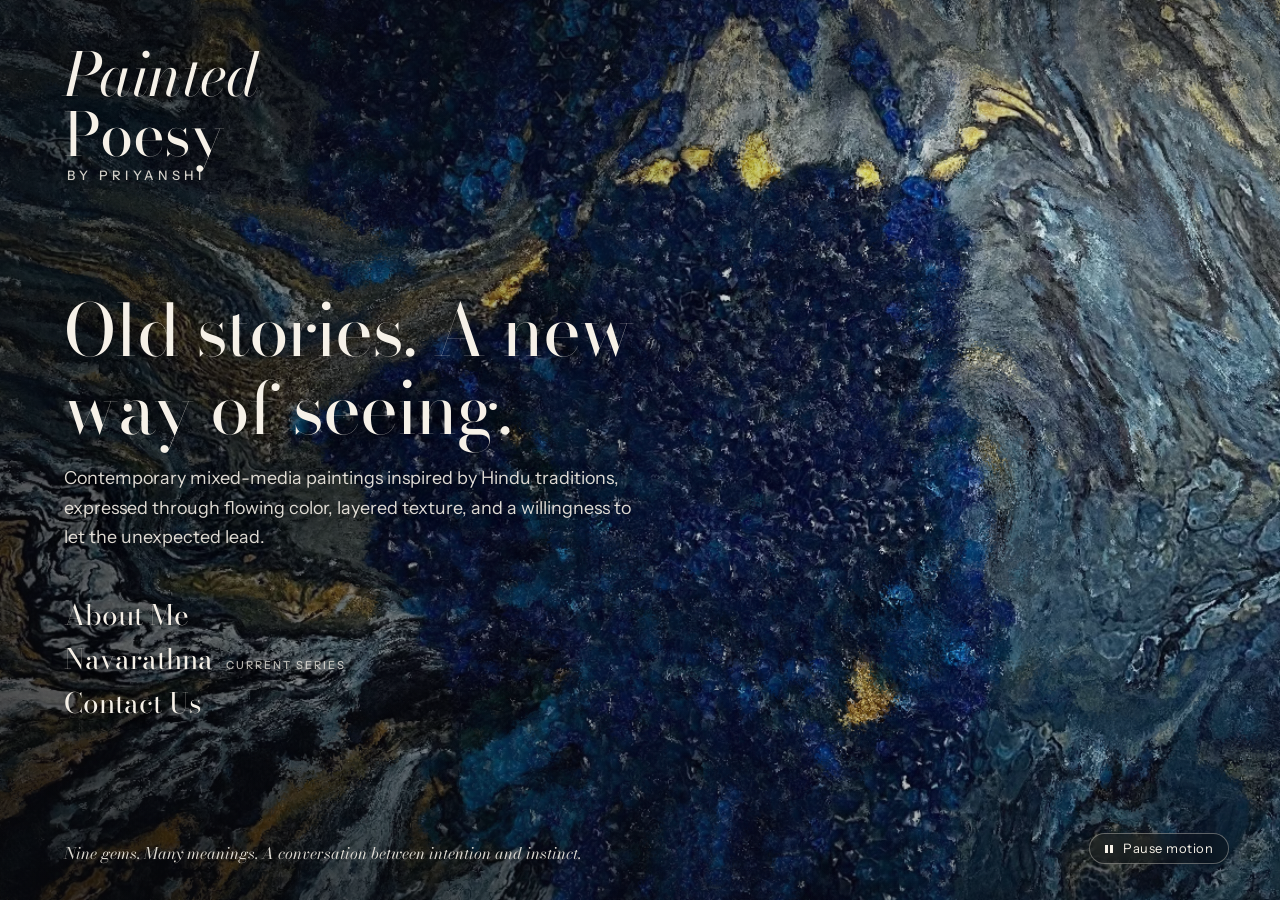
==== commit c32ef957: "Connect the contact form to Formspree Set formEndpoint to the Formspree form and raise the asset ver" ====
--- a/index.html
+++ b/index.html
@@ -10,7 +10,7 @@
 <link rel="preconnect" href="https://fonts.googleapis.com">
 <link rel="preconnect" href="https://fonts.gstatic.com" crossorigin>
 <link rel="stylesheet" href="https://fonts.googleapis.com/css2?family=Bodoni+Moda:ital,opsz,wght@0,6..96,400..600;1,6..96,400..600&family=Instrument+Sans:wght@400;500;600&display=swap">
-<link rel="stylesheet" href="assets/style.css?v=13">
+<link rel="stylesheet" href="assets/style.css?v=14">
 
 <!-- ================= HOME ================= -->
 <section id="home" class="page" aria-label="Painted Poesy by Priyanshi">
@@ -366,6 +366,6 @@
   </div>
 </dialog>
 
-<script src="assets/works.js?v=13"></script>
-<script src="assets/flow-sapphire.js?v=13"></script>
-<script src="assets/app.js?v=13"></script>
+<script src="assets/works.js?v=14"></script>
+<script src="assets/flow-sapphire.js?v=14"></script>
+<script src="assets/app.js?v=14"></script>
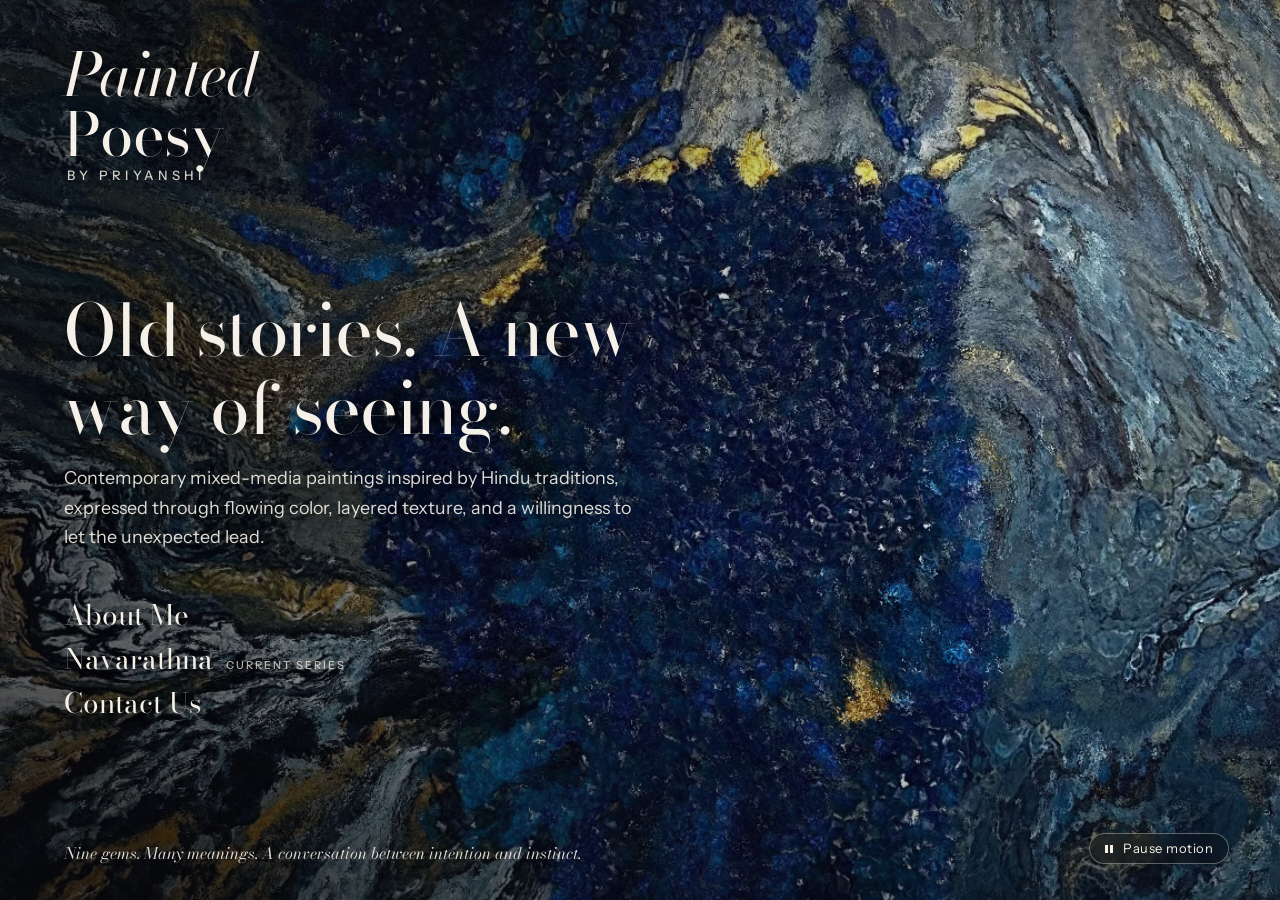
==== commit 545c90b9: "Switch the contact form to Web3Forms - Submit in the background to https://api.web3forms.com/submit " ====
--- a/index.html
+++ b/index.html
@@ -10,7 +10,7 @@
 <link rel="preconnect" href="https://fonts.googleapis.com">
 <link rel="preconnect" href="https://fonts.gstatic.com" crossorigin>
 <link rel="stylesheet" href="https://fonts.googleapis.com/css2?family=Bodoni+Moda:ital,opsz,wght@0,6..96,400..600;1,6..96,400..600&family=Instrument+Sans:wght@400;500;600&display=swap">
-<link rel="stylesheet" href="assets/style.css?v=14">
+<link rel="stylesheet" href="assets/style.css?v=17">
 
 <!-- ================= HOME ================= -->
 <section id="home" class="page" aria-label="Painted Poesy by Priyanshi">
@@ -250,7 +250,7 @@
       <p>I use inquiry information to respond to your message and manage any related conversation about artwork, exhibitions, or collaborations.</p>
       <p class="todo">[Describe any additional uses, if applicable.]</p>
       <h2>Website service providers</h2>
-      <p>This website uses <span class="todo">[hosting provider]</span> and <span class="todo">[form provider]</span> to operate the site and deliver inquiries. Information submitted through the website may be processed by these providers as part of those services.</p>
+      <p>This website uses <span class="todo">[hosting provider]</span> and Web3Forms (with hCaptcha for spam protection) to operate the site and deliver inquiries. Information submitted through the website may be processed by these providers as part of those services.</p>
       <h2>Cookies and analytics</h2>
       <p class="todo">[Describe the cookies, analytics, and embedded services actually enabled.]</p>
       <h2>Information retention</h2>
@@ -335,37 +335,38 @@
     <p id="contact-intro">Have a painting in mind, a question about the series, or an idea you would like to share? I would love to hear what caught your attention.</p>
     <form class="contact" id="contact-form" novalidate>
       <div class="row2">
-        <div class="field"><label for="c-name">Name</label><input id="c-name" name="name" autocomplete="name" placeholder="Your name" required></div>
-        <div class="field"><label for="c-email">Email</label><input id="c-email" name="email" type="email" autocomplete="email" placeholder="Your email address" required></div>
-      </div>
-      <div class="row2">
         <div class="field">
-          <label for="c-type">What would you like to discuss?</label>
-          <select id="c-type" name="topic">
-            <option value="" disabled selected>Select an option</option>
-            <option>An artwork inquiry</option>
-            <option>An exhibition or collaboration</option>
-            <option>A question about my practice</option>
-            <option>Something else</option>
-          </select>
+          <label for="c-name">Name <span class="req" aria-hidden="true">*</span></label>
+          <input id="c-name" name="name" autocomplete="name" placeholder="Your name" required maxlength="100" aria-describedby="c-name-err">
+          <p class="field-error" id="c-name-err" hidden></p>
         </div>
         <div class="field">
-          <label for="c-work">Artwork</label>
-          <select id="c-work" name="artwork">
-            <option value="" disabled selected>Select a work, or choose &ldquo;Not sure yet&rdquo;</option>
-          </select>
-        </div>
-      </div>
-      <div class="field"><label for="c-msg">Message</label><textarea id="c-msg" name="message" placeholder="Tell me what brought you here." required></textarea></div>
-      <p class="form-status" id="c-status" role="status"></p>
+          <label for="c-email">Email <span class="req" aria-hidden="true">*</span></label>
+          <input id="c-email" name="email" type="email" inputmode="email" autocomplete="email" placeholder="Your email address" required maxlength="254" aria-describedby="c-email-err">
+          <p class="field-error" id="c-email-err" hidden></p>
+        </div>
+      </div>
+      <div class="field">
+        <label for="c-msg">Message <span class="req" aria-hidden="true">*</span></label>
+        <textarea id="c-msg" name="message" placeholder="Tell me what brought you here." required maxlength="3000" aria-describedby="c-msg-err c-msg-count"></textarea>
+        <div class="field-foot">
+          <p class="field-error" id="c-msg-err" hidden></p>
+          <span class="count" id="c-msg-count" aria-live="off">0 / 3000</span>
+        </div>
+      </div>
+      <div class="captcha-wrap" id="c-captcha-wrap" hidden>
+        <div class="h-captcha" data-captcha="true" id="c-captcha"></div>
+        <p class="field-error" id="c-captcha-err" hidden></p>
+      </div>
+      <p class="form-status" id="c-status" role="status" aria-live="polite"></p>
       <div class="form-actions">
         <button class="btn" type="submit" id="c-send">Send Inquiry</button>
-        <small>Please read the <a href="#/privacy" data-close-link>Privacy Notice</a> for details about how information submitted through this form is handled.</small>
+        <small><span class="req" aria-hidden="true">*</span> Required. Your message is sent through Web3Forms, a third-party form service, which delivers it to my inbox. Please read the <a href="#/privacy" data-close-link>Privacy Notice</a> for details about how information submitted through this form is handled.</small>
       </div>
     </form>
   </div>
 </dialog>
 
-<script src="assets/works.js?v=14"></script>
-<script src="assets/flow-sapphire.js?v=14"></script>
-<script src="assets/app.js?v=14"></script>
+<script src="assets/works.js?v=17"></script>
+<script src="assets/flow-sapphire.js?v=17"></script>
+<script src="assets/app.js?v=17"></script>
--- a/assets/style.css
+++ b/assets/style.css
@@ -384,3 +384,16 @@
   .home-nav a, .home-nav button { font-size: 1.25rem; }
   .home-foot { font-size: .875rem; }
 }
+
+/* ---------- Contact form: validation, counter, captcha ---------- */
+.field .req { color: var(--accent); }
+.field .opt { text-transform: none; letter-spacing: 0; color: var(--muted); font-weight: 400; }
+.field input[aria-invalid="true"], .field textarea[aria-invalid="true"] {
+  border-color: var(--accent); box-shadow: 0 0 0 3px color-mix(in srgb, var(--accent) 18%, transparent);
+}
+.field-error { margin: 0; font-size: .8125rem; color: var(--accent); }
+.field-error::before { content: "! "; font-weight: 600; }
+.field-foot { display: flex; justify-content: space-between; align-items: start; gap: 1rem; }
+.field-foot .count { margin-left: auto; font-size: .75rem; color: var(--muted); font-variant-numeric: tabular-nums; }
+.captcha-wrap { display: grid; gap: .4rem; min-height: 0; overflow-x: auto; }
+form.contact[aria-busy="true"] .btn { opacity: .7; cursor: progress; }
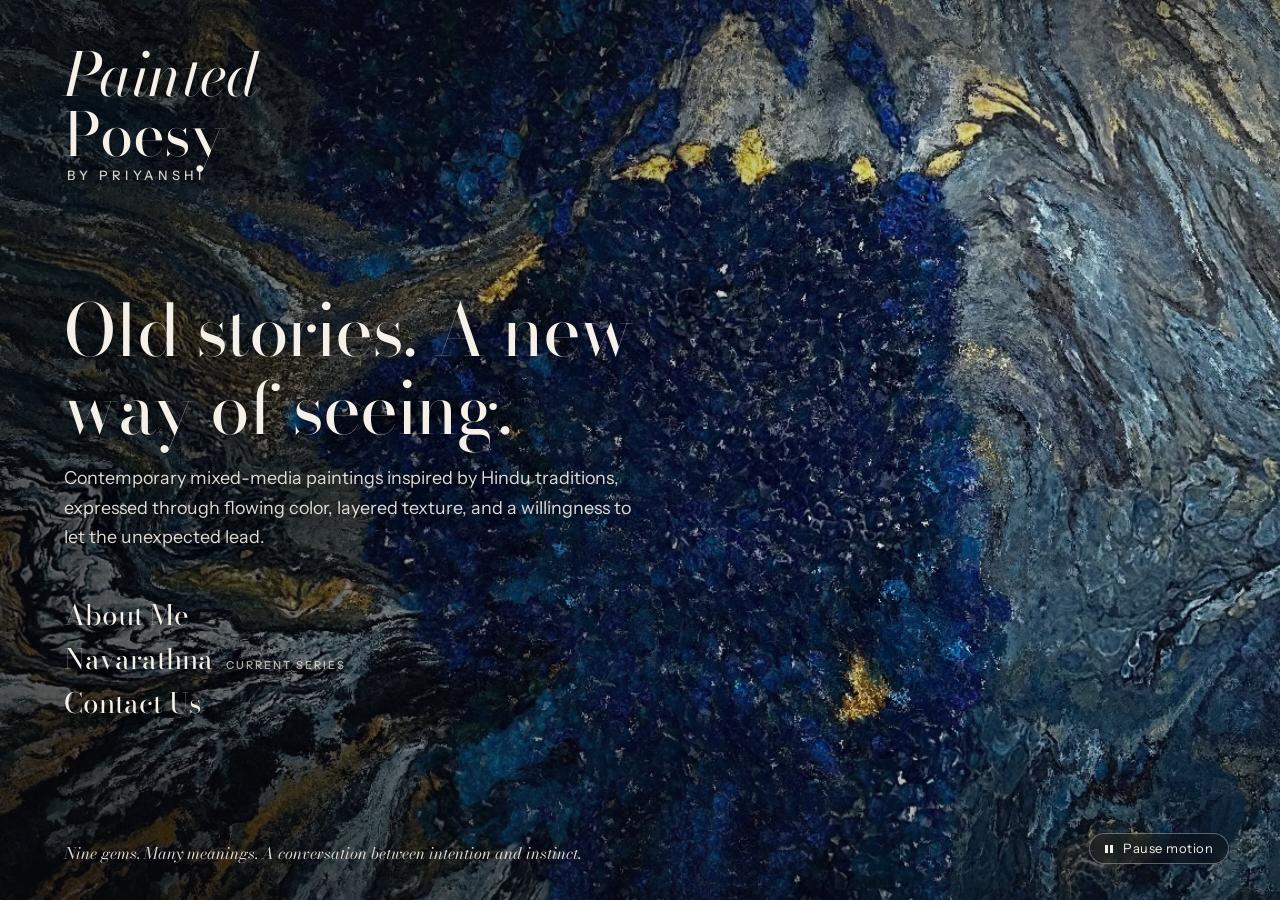
==== commit 196f5319: "Add painting close-ups, remove pricing, inquiry box and hCaptcha - Add two close-up photographs for " ====
--- a/index.html
+++ b/index.html
@@ -10,7 +10,7 @@
 <link rel="preconnect" href="https://fonts.googleapis.com">
 <link rel="preconnect" href="https://fonts.gstatic.com" crossorigin>
 <link rel="stylesheet" href="https://fonts.googleapis.com/css2?family=Bodoni+Moda:ital,opsz,wght@0,6..96,400..600;1,6..96,400..600&family=Instrument+Sans:wght@400;500;600&display=swap">
-<link rel="stylesheet" href="assets/style.css?v=17">
+<link rel="stylesheet" href="assets/style.css?v=23">
 
 <!-- ================= HOME ================= -->
 <section id="home" class="page" aria-label="Painted Poesy by Priyanshi">
@@ -64,7 +64,7 @@
     <div class="wrap about-grid">
       <figure class="portrait">
         <img src="images/detail/lapis-process.jpg" alt="A Navarathna canvas lying flat in the studio, its cobalt crystal clusters freshly placed." loading="lazy">
-        <figcaption>In the studio. <span class="draft-only todo">Replace with a portrait or studio photograph.</span></figcaption>
+        <figcaption>In the studio.</figcaption>
       </figure>
       <div class="about-text">
         <p class="eyebrow">About Me</p>
@@ -250,7 +250,7 @@
       <p>I use inquiry information to respond to your message and manage any related conversation about artwork, exhibitions, or collaborations.</p>
       <p class="todo">[Describe any additional uses, if applicable.]</p>
       <h2>Website service providers</h2>
-      <p>This website uses <span class="todo">[hosting provider]</span> and Web3Forms (with hCaptcha for spam protection) to operate the site and deliver inquiries. Information submitted through the website may be processed by these providers as part of those services.</p>
+      <p>This website uses <span class="todo">[hosting provider]</span> and Web3Forms to operate the site and deliver inquiries. Information submitted through the website may be processed by these providers as part of those services.</p>
       <h2>Cookies and analytics</h2>
       <p class="todo">[Describe the cookies, analytics, and embedded services actually enabled.]</p>
       <h2>Information retention</h2>
@@ -317,7 +317,6 @@
       </div>
       <dl id="art-meta"></dl>
       <div class="desc" id="art-desc"></div>
-      <div class="inquiry" id="art-inquiry"></div>
       <nav class="art-nav" aria-label="Artwork navigation">
         <button type="button" id="art-prev">&larr; Previous Work</button>
         <button type="button" data-close>Back to Navarathna</button>
@@ -354,10 +353,6 @@
           <span class="count" id="c-msg-count" aria-live="off">0 / 3000</span>
         </div>
       </div>
-      <div class="captcha-wrap" id="c-captcha-wrap" hidden>
-        <div class="h-captcha" data-captcha="true" id="c-captcha"></div>
-        <p class="field-error" id="c-captcha-err" hidden></p>
-      </div>
       <p class="form-status" id="c-status" role="status" aria-live="polite"></p>
       <div class="form-actions">
         <button class="btn" type="submit" id="c-send">Send Inquiry</button>
@@ -367,6 +362,6 @@
   </div>
 </dialog>
 
-<script src="assets/works.js?v=17"></script>
-<script src="assets/flow-sapphire.js?v=17"></script>
-<script src="assets/app.js?v=17"></script>
+<script src="assets/works.js?v=23"></script>
+<script src="assets/flow-sapphire.js?v=23"></script>
+<script src="assets/app.js?v=23"></script>
--- a/assets/style.css
+++ b/assets/style.css
@@ -257,7 +257,6 @@
 .desc p { color: var(--muted); }
 .desc p:first-child { color: var(--text); font-size: 1.0625rem; }
 .entry .actions { margin-top: 1rem; }
-.sold { font: italic 400 var(--step-1)/1.4 var(--display); }
 
 .closer { border-top: 1px solid var(--line); display: grid; gap: 1.5rem; }
 .closer h2 { max-width: 20ch; }
@@ -301,10 +300,6 @@
 .art-info dl { display: grid; grid-template-columns: auto 1fr; gap: .45rem 1.25rem; margin: 0; padding-block: 1rem; border-block: 1px solid var(--line); font-size: .9375rem; }
 .art-info dt { font: 500 .6875rem/1.9 var(--sans); letter-spacing: .14em; text-transform: uppercase; color: var(--muted); }
 .art-info dd { margin: 0; }
-.inquiry { display: grid; gap: .6rem; justify-items: start; padding: 1.25rem; background: var(--bg); }
-.inquiry h3 { font-size: 1.375rem; }
-.inquiry p { color: var(--muted); font-size: .9375rem; }
-.inquiry .btn { margin-top: .4rem; }
 .art-nav { display: flex; justify-content: space-between; gap: .5rem 1rem; flex-wrap: wrap; padding-top: .5rem; }
 .art-nav button { background: none; border: 0; padding: .25rem 0; cursor: pointer; font-size: .875rem; color: var(--muted); }
 .art-nav button:hover { color: var(--accent); }
@@ -385,7 +380,7 @@
   .home-foot { font-size: .875rem; }
 }
 
-/* ---------- Contact form: validation, counter, captcha ---------- */
+/* ---------- Contact form: validation, counter ---------- */
 .field .req { color: var(--accent); }
 .field .opt { text-transform: none; letter-spacing: 0; color: var(--muted); font-weight: 400; }
 .field input[aria-invalid="true"], .field textarea[aria-invalid="true"] {
@@ -395,5 +390,4 @@
 .field-error::before { content: "! "; font-weight: 600; }
 .field-foot { display: flex; justify-content: space-between; align-items: start; gap: 1rem; }
 .field-foot .count { margin-left: auto; font-size: .75rem; color: var(--muted); font-variant-numeric: tabular-nums; }
-.captcha-wrap { display: grid; gap: .4rem; min-height: 0; overflow-x: auto; }
 form.contact[aria-busy="true"] .btn { opacity: .7; cursor: progress; }
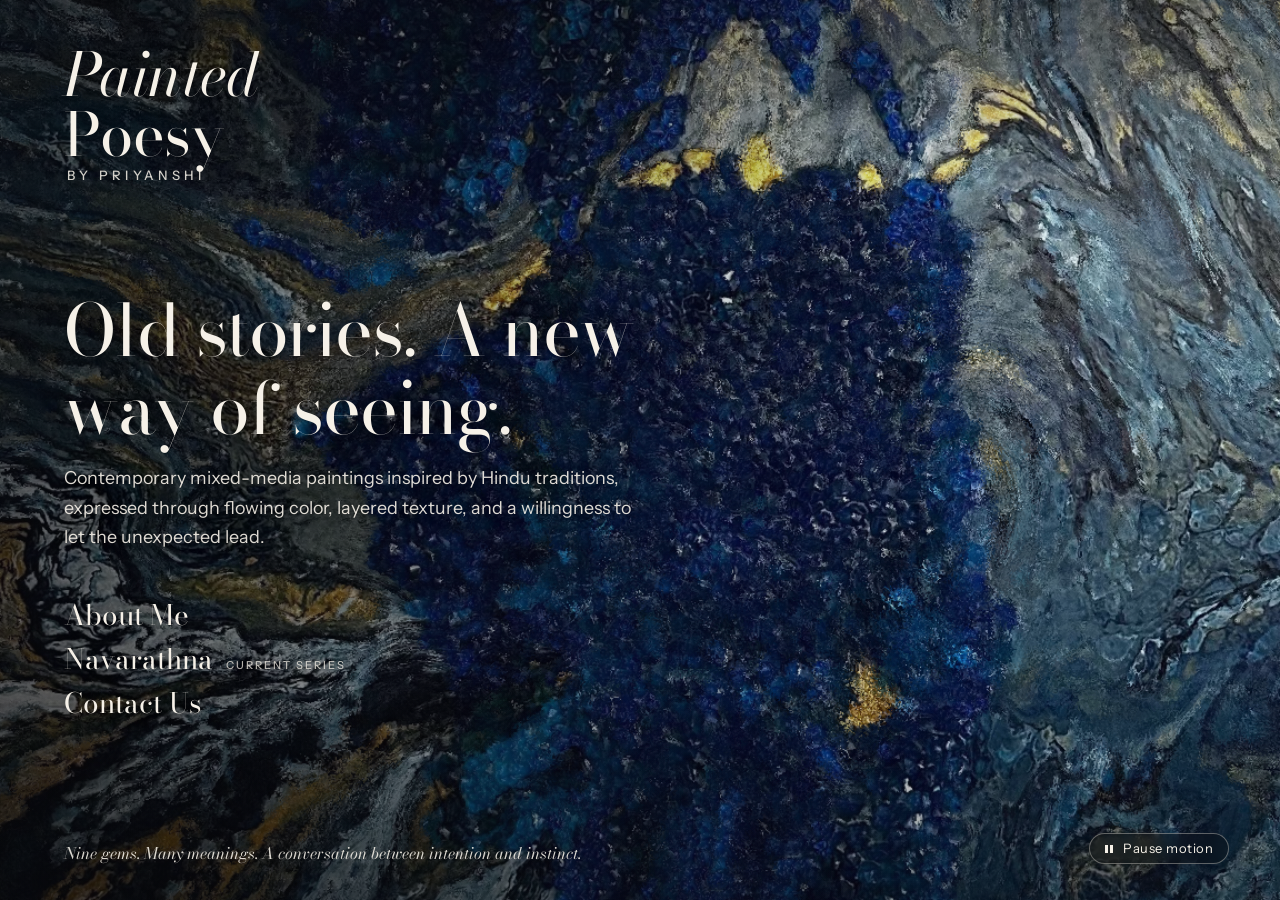
==== commit bfe3de6d: "Remove the Privacy page and the ongoing-series note - Remove the Privacy Notice page, its footer lin" ====
--- a/index.html
+++ b/index.html
@@ -10,7 +10,7 @@
 <link rel="preconnect" href="https://fonts.googleapis.com">
 <link rel="preconnect" href="https://fonts.gstatic.com" crossorigin>
 <link rel="stylesheet" href="https://fonts.googleapis.com/css2?family=Bodoni+Moda:ital,opsz,wght@0,6..96,400..600;1,6..96,400..600&family=Instrument+Sans:wght@400;500;600&display=swap">
-<link rel="stylesheet" href="assets/style.css?v=23">
+<link rel="stylesheet" href="assets/style.css?v=24">
 
 <!-- ================= HOME ================= -->
 <section id="home" class="page" aria-label="Painted Poesy by Priyanshi">
@@ -233,32 +233,6 @@
         <button type="button" class="btn ghost" data-contact>Get in Touch</button>
       </div>
       <p class="note">Navarathna is a contemporary artistic interpretation of the Indian nine-gem tradition. References to celestial associations describe traditional beliefs; the paintings are not presented as astrological remedies or therapeutic objects. Gemstone names identify each work&rsquo;s inspiration, not a claim that it contains those gemstones.</p>
-      <p class="note">Navarathna is an ongoing series. New works will be added as the collection develops.</p>
-    </div>
-  </section>
-
-  <!-- ================= PRIVACY ================= -->
-  <section class="page wrap" data-route="privacy" hidden>
-    <div class="legal">
-      <p class="eyebrow">Privacy</p>
-      <h1>Privacy Notice</h1>
-      <p class="todo">Last updated: [Date]</p>
-      <p>This notice explains how Painted Poesy by Priyanshi handles personal information collected through this website.</p>
-      <h2>Information you provide</h2>
-      <p>When you submit an inquiry, I receive the information you choose to share, which may include your name, email address, selected artwork, and message.</p>
-      <h2>How information is used</h2>
-      <p>I use inquiry information to respond to your message and manage any related conversation about artwork, exhibitions, or collaborations.</p>
-      <p class="todo">[Describe any additional uses, if applicable.]</p>
-      <h2>Website service providers</h2>
-      <p>This website uses <span class="todo">[hosting provider]</span> and Web3Forms to operate the site and deliver inquiries. Information submitted through the website may be processed by these providers as part of those services.</p>
-      <h2>Cookies and analytics</h2>
-      <p class="todo">[Describe the cookies, analytics, and embedded services actually enabled.]</p>
-      <h2>Information retention</h2>
-      <p class="todo">[Describe how long inquiry information is retained, or the criteria used to determine retention.]</p>
-      <h2>Privacy requests</h2>
-      <p class="todo">[Describe how visitors may request access, correction, or deletion, as applicable to the site&rsquo;s practices and legal obligations.]</p>
-      <h2>Contact</h2>
-      <p>For questions about this notice or your information, contact <span class="todo" id="privacy-email">[privacy/contact email]</span>.</p>
     </div>
   </section>
 
@@ -286,7 +260,6 @@
       <a href="#/navarathna">Navarathna</a>
       <button type="button" data-contact>Contact</button>
       <a id="foot-ig" href="#" target="_blank" rel="noopener" hidden>Instagram</a>
-      <a href="#/privacy">Privacy</a>
     </nav>
     <div class="foot-legal">
       <p>&copy; <span id="year"></span> Priyanshi Pandey. All rights reserved.</p>
@@ -356,12 +329,12 @@
       <p class="form-status" id="c-status" role="status" aria-live="polite"></p>
       <div class="form-actions">
         <button class="btn" type="submit" id="c-send">Send Inquiry</button>
-        <small><span class="req" aria-hidden="true">*</span> Required. Your message is sent through Web3Forms, a third-party form service, which delivers it to my inbox. Please read the <a href="#/privacy" data-close-link>Privacy Notice</a> for details about how information submitted through this form is handled.</small>
+        <small><span class="req" aria-hidden="true">*</span> Required. Your message is sent through Web3Forms, a third-party form service, which delivers it to my inbox.</small>
       </div>
     </form>
   </div>
 </dialog>
 
-<script src="assets/works.js?v=23"></script>
-<script src="assets/flow-sapphire.js?v=23"></script>
-<script src="assets/app.js?v=23"></script>
+<script src="assets/works.js?v=24"></script>
+<script src="assets/flow-sapphire.js?v=24"></script>
+<script src="assets/app.js?v=24"></script>
--- a/assets/style.css
+++ b/assets/style.css
@@ -262,7 +262,7 @@
 .closer h2 { max-width: 20ch; }
 .closer .actions { margin-top: .5rem; }
 
-/* ---------- Privacy / not found ---------- */
+/* ---------- Not found ---------- */
 .legal { max-width: 44rem; padding-block: clamp(3rem, 8vw, 6rem) 0; }
 .legal h1 { font-size: var(--step-3); margin-block: .8rem 1.5rem; }
 .legal h2 { font: 600 var(--step-0)/1.4 var(--sans); margin-block: 2rem .5rem; }
